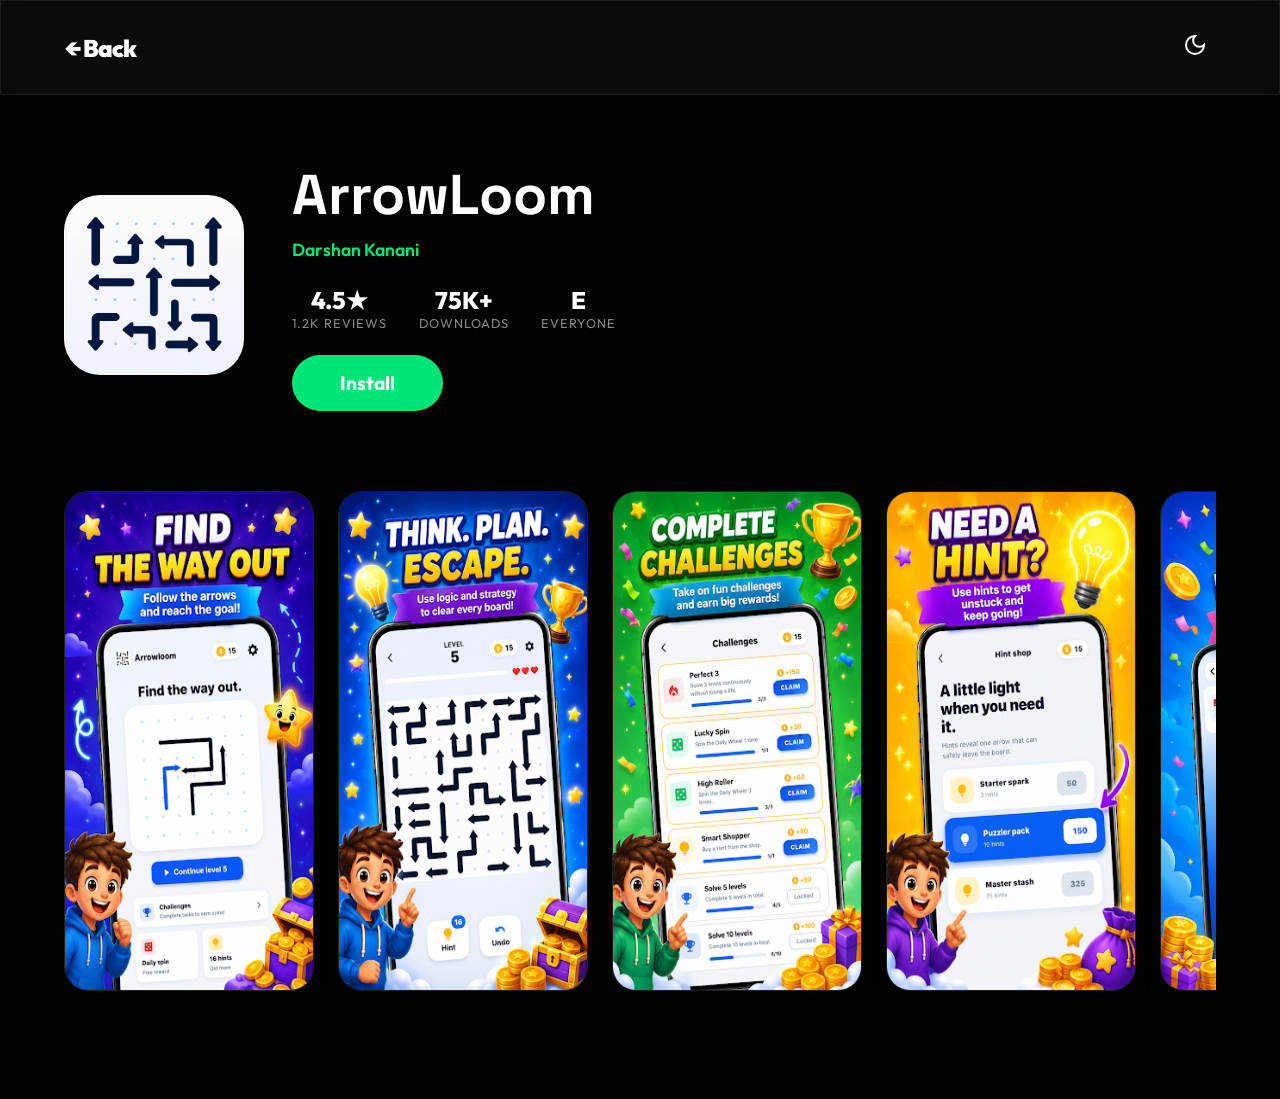
==== arrowloom/index.html @ 2fa8627c "feat: add app-ads.txt files and redirect index pages for web apps" ====
<!DOCTYPE html>
<html>
<head>
    <meta http-equiv="refresh" content="0; url=/app-arrowloom.html" />
    <title>Redirecting to Arrowloom...</title>
</head>
<body>
    <p>If you are not redirected automatically, follow this <a href="/app-arrowloom.html">link to Arrowloom</a>.</p>
</body>
</html>
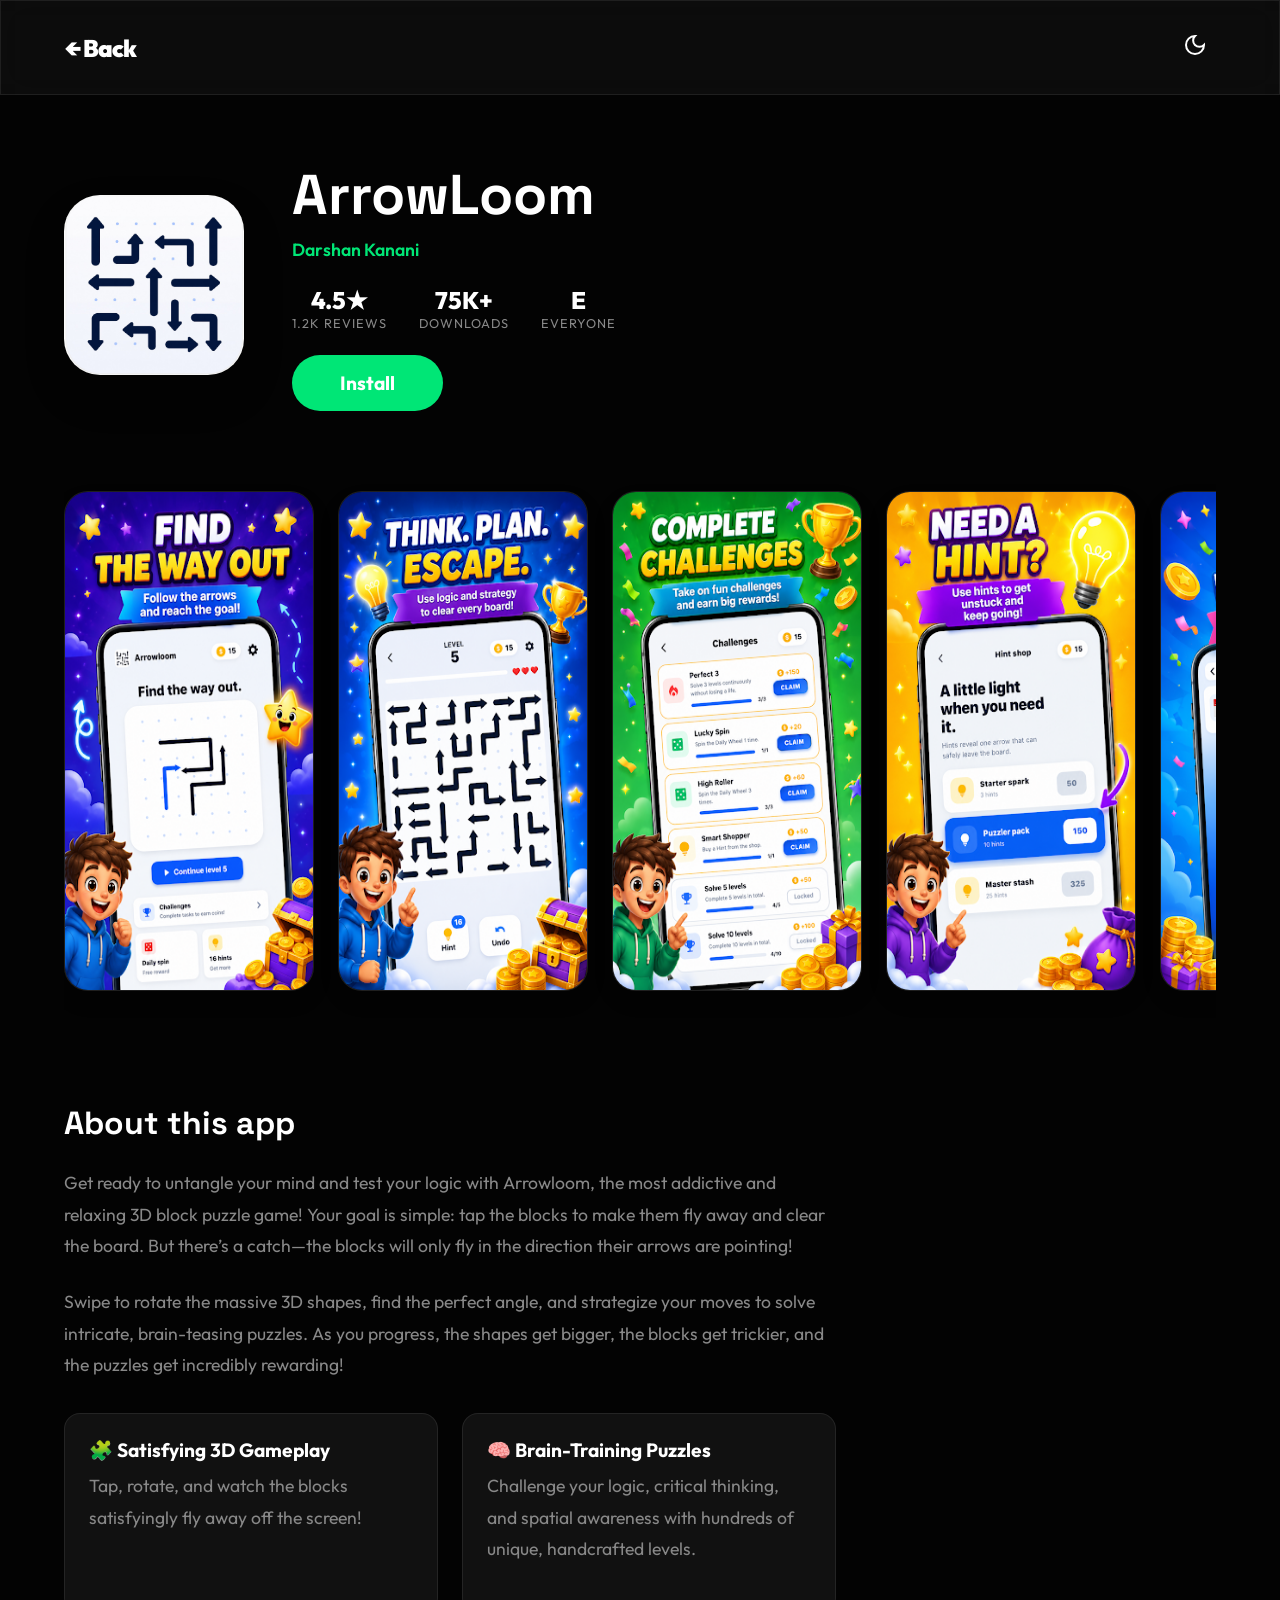
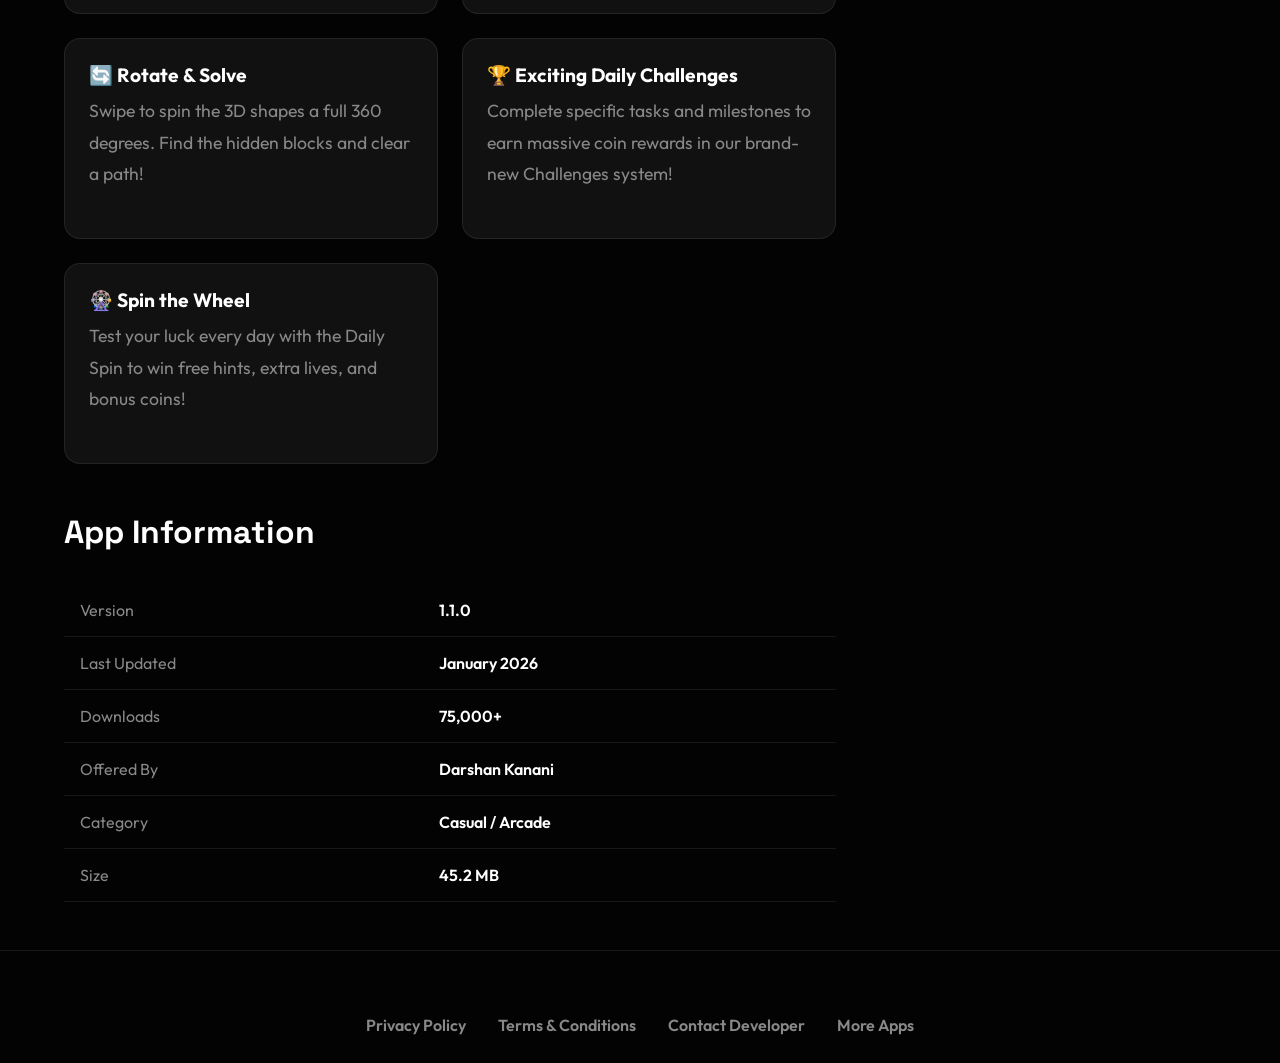
==== commit f7bc6aa4: "fix: update redirection paths to use relative URLs in application index files" ====
--- a/arrowloom/index.html
+++ b/arrowloom/index.html
@@ -1,10 +1,10 @@
 <!DOCTYPE html>
 <html>
 <head>
-    <meta http-equiv="refresh" content="0; url=/app-arrowloom.html" />
+    <meta http-equiv="refresh" content="0; url=../app-arrowloom.html" />
     <title>Redirecting to Arrowloom...</title>
 </head>
 <body>
-    <p>If you are not redirected automatically, follow this <a href="/app-arrowloom.html">link to Arrowloom</a>.</p>
+    <p>If you are not redirected automatically, follow this <a href="../app-arrowloom.html">link to Arrowloom</a>.</p>
 </body>
 </html>
